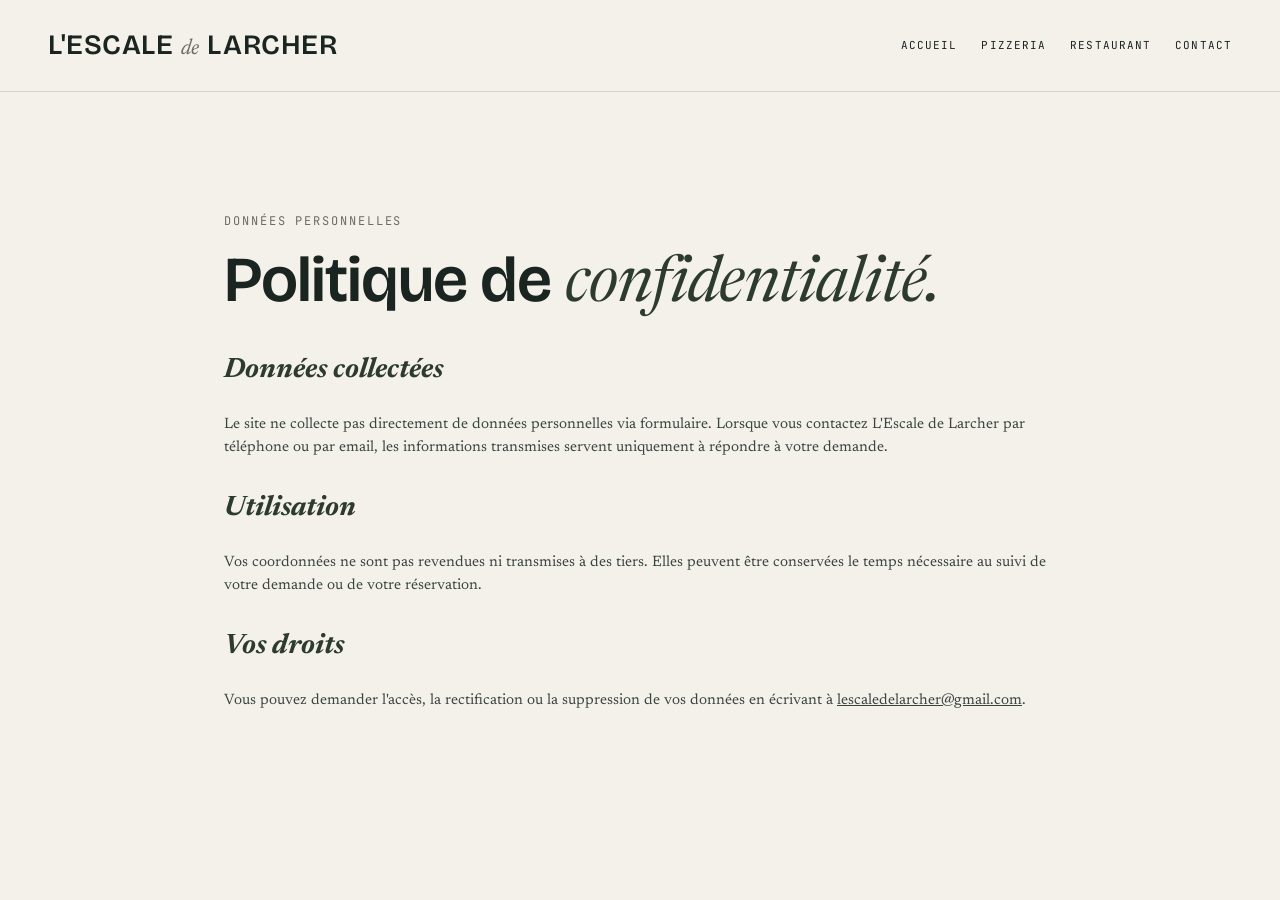
==== confidentialite.html @ d5ed063f "Initial commit — site L'Escale de Larcher - Pages : accueil, pizzeria, restaurant, galerie, mentions" ====
<!DOCTYPE html>
<html lang="fr">
<head>
  <meta charset="utf-8">
  <meta name="viewport" content="width=device-width, initial-scale=1">
  <title>Confidentialité — L'Escale de Larcher</title>
  <meta name="description" content="Politique de confidentialité du site L'Escale de Larcher.">
  <meta name="theme-color" content="#1a2420">
  <link rel="preconnect" href="https://fonts.googleapis.com">
  <link rel="preconnect" href="https://fonts.gstatic.com" crossorigin>
  <link rel="stylesheet" href="styles.css">
  <link rel="stylesheet" href="responsive.css">
  <link rel="stylesheet" href="pages.css">
</head>
<body>
  <header class="vb-nav pg-nav">
    <a href="index.html" class="vb-mark" aria-label="L'Escale de Larcher — accueil">
      <span class="vb-mark-l">L'ESCALE</span>
      <span class="vb-mark-c"><span class="serif-italic">de</span></span>
      <span class="vb-mark-r">LARCHER</span>
    </a>
    <nav class="vb-links" aria-label="Navigation principale">
      <a href="index.html">Accueil</a>
      <a href="pizzeria.html">Pizzeria</a>
      <a href="restaurant.html">Restaurant</a>
      <a href="index.html#vb-contact">Contact</a>
    </nav>
  </header>

  <main class="vb-section" style="max-width:960px;margin:0 auto">
    <span class="numtag">Données personnelles</span>
    <h1 class="vb-h2-sm" style="margin:18px 0 32px">Politique de <span class="serif-italic">confidentialité.</span></h1>

    <div style="display:grid;gap:28px">
      <section>
        <h2 class="pg-menu-cat">Données collectées</h2>
        <p class="vb-body-sm">Le site ne collecte pas directement de données personnelles via formulaire. Lorsque vous contactez L'Escale de Larcher par téléphone ou par email, les informations transmises servent uniquement à répondre à votre demande.</p>
      </section>
      <section>
        <h2 class="pg-menu-cat">Utilisation</h2>
        <p class="vb-body-sm">Vos coordonnées ne sont pas revendues ni transmises à des tiers. Elles peuvent être conservées le temps nécessaire au suivi de votre demande ou de votre réservation.</p>
      </section>
      <section>
        <h2 class="pg-menu-cat">Vos droits</h2>
        <p class="vb-body-sm">Vous pouvez demander l'accès, la rectification ou la suppression de vos données en écrivant à <a href="mailto:lescaledelarcher@gmail.com">lescaledelarcher@gmail.com</a>.</p>
      </section>
    </div>
  </main>
</body>
</html>
---- styles.css ----
/* ================================================================
   L'Escale de Larcher — Shared design tokens & Variation B styles
   Direction : "Sous les chênes" · Almanach forestier
   Palette   : Forêt (défaut)
   Typographie: Bricolage Grotesque (display) + Newsreader (serif) + JetBrains Mono
   ================================================================ */

@import url('https://fonts.googleapis.com/css2?family=Bricolage+Grotesque:opsz,wght@12..96,400;12..96,500;12..96,600;12..96,700&family=Newsreader:ital,opsz,wght@0,6..72,400;0,6..72,500;1,6..72,400;1,6..72,500&family=JetBrains+Mono:wght@400;500&display=swap');

/* ── Tokens ──────────────────────────────────────────────────── */
:root {
  --bg:        #f4f1ea;
  --bg-2:      #ebe6db;
  --ink:       #1a2420;
  --ink-soft:  #3a4540;
  --ink-mute:  #6b6d63;
  --line:      rgba(26, 36, 32, 0.14);
  --line-soft: rgba(26, 36, 32, 0.08);
  --forest:    #2d3a2e;
  --forest-2:  #4a5a48;
  --wood:      #8b6f47;
  --wood-2:    #b8946a;
  --moss:      #5a6b4e;
  --terra:     #c97b3d;

  --font-display: 'Bricolage Grotesque', ui-sans-serif, system-ui, sans-serif;
  --font-body:    'Newsreader', 'Georgia', serif;
  --font-mono:    'JetBrains Mono', ui-monospace, monospace;

  --grain: url("data:image/svg+xml;utf8,<svg xmlns='http://www.w3.org/2000/svg' width='160' height='160'><filter id='n'><feTurbulence type='fractalNoise' baseFrequency='0.9' numOctaves='2' stitchTiles='stitch'/><feColorMatrix values='0 0 0 0 0.1, 0 0 0 0 0.1, 0 0 0 0 0.08, 0 0 0 0.05 0'/></filter><rect width='100%' height='100%' filter='url(%23n)'/></svg>");
}

/* ── Reset ───────────────────────────────────────────────────── */
*, *::before, *::after { box-sizing: border-box; }
html, body { margin: 0; padding: 0; }
body {
  font-family: var(--font-body);
  color: var(--ink);
  background: var(--bg);
  font-size: 16px;
  line-height: 1.55;
  -webkit-font-smoothing: antialiased;
  text-rendering: optimizeLegibility;
}
img { display: block; max-width: 100%; height: auto; }
a { color: inherit; }

/* ── Type primitives ─────────────────────────────────────────── */
.serif-italic {
  font-family: var(--font-body);
  font-style: italic;
  font-weight: 400;
}
.serif {
  font-family: var(--font-body);
  font-weight: 400;
}
.numtag {
  font-family: var(--font-mono);
  font-size: 12px;
  letter-spacing: 0.16em;
  color: var(--ink-mute);
  text-transform: uppercase;
  display: block;
}
.eyebrow {
  font-family: var(--font-mono);
  font-size: 11px;
  letter-spacing: 0.18em;
  text-transform: uppercase;
  color: var(--ink-mute);
  font-weight: 400;
}

/* ── Buttons ─────────────────────────────────────────────────── */
.btn {
  display: inline-flex;
  align-items: center;
  gap: 10px;
  padding: 14px 22px;
  border-radius: 999px;
  font-family: var(--font-display);
  font-size: 13px;
  font-weight: 500;
  letter-spacing: 0.02em;
  text-decoration: none;
  cursor: pointer;
  transition: all 0.25s cubic-bezier(.2,.7,.3,1);
  border: 1px solid transparent;
  white-space: nowrap;
}
.btn-primary {
  background: var(--ink);
  color: var(--bg);
}
.btn-primary:hover { background: var(--forest); transform: translateY(-1px); }
.btn-ghost {
  background: transparent;
  color: var(--ink);
  border-color: var(--line);
}
.btn-ghost:hover { background: var(--ink); color: var(--bg); border-color: var(--ink); }
.btn-link {
  background: transparent;
  padding: 0;
  color: var(--ink);
  border-bottom: 1px solid var(--ink);
  border-radius: 0;
  padding-bottom: 2px;
  font-family: var(--font-display);
  font-size: 13px;
  letter-spacing: 0.02em;
  text-decoration: none;
  cursor: pointer;
  transition: color 0.2s;
}
.btn-link:hover { color: var(--forest); border-color: var(--forest); }

/* ── Star ────────────────────────────────────────────────────── */
.star {
  display: inline-block;
  width: 12px;
  height: 12px;
  background: var(--wood);
  clip-path: polygon(50% 0%, 61% 35%, 98% 35%, 68% 57%, 79% 91%, 50% 70%, 21% 91%, 32% 57%, 2% 35%, 39% 35%);
}

/* ── Image slots ─────────────────────────────────────────────── */
.img-slot {
  position: relative;
  width: 100%;
  background: var(--bg-2);
  color: var(--ink-mute);
  font-family: var(--font-mono);
  font-size: 11px;
  letter-spacing: 0.12em;
  text-transform: uppercase;
}
.img-slot::after {
  content: '';
  position: absolute;
  inset: 0;
  background: var(--grain);
  opacity: 0.35;
  pointer-events: none;
  mix-blend-mode: multiply;
}
.img-slot img {
  display: block;
  width: 100%;
  height: auto;
}
/* Hero only: full-bleed cover */
.vb-hero-bg .img-slot {
  height: 100%;
  overflow: hidden;
}
.vb-hero-bg .img-slot img {
  height: 100%;
  position: absolute;
  inset: 0;
  object-fit: cover;
}
.img-slot-label { display: none; }

/* ── Divider ─────────────────────────────────────────────────── */
.divider {
  width: 100%;
  height: 1px;
  background: var(--line);
}

/* ================================================================
   VARIATION B — "Sous les chênes"
   ================================================================ */

/* ── Top banner ──────────────────────────────────────────────── */
.vb-bann {
  display: flex;
  justify-content: space-between;
  align-items: center;
  padding: 10px 32px;
  background: var(--ink);
  color: var(--bg);
}
.vb-bann .numtag { color: rgba(244,241,234,0.6); }
.vb-bann-mid .numtag { color: var(--bg); }

/* ── Nav ─────────────────────────────────────────────────────── */
.vb-nav {
  display: flex;
  align-items: center;
  justify-content: space-between;
  padding: 24px 48px;
  border-bottom: 1px solid var(--line);
  background: var(--bg);
  position: sticky;
  top: 0;
  z-index: 50;
}
.vb-mark {
  display: flex;
  align-items: baseline;
  gap: 8px;
  text-decoration: none;
}
.vb-mark-l, .vb-mark-r {
  font-family: var(--font-display);
  font-size: 28px;
  letter-spacing: 0.02em;
  color: var(--ink);
  font-weight: 600;
}
.vb-mark-c { font-size: 22px; color: var(--ink-mute); }
.vb-links {
  display: flex;
  gap: 24px;
}
.vb-links a {
  font-family: var(--font-mono);
  font-size: 11px;
  letter-spacing: 0.1em;
  color: var(--ink);
  text-decoration: none;
  text-transform: uppercase;
  transition: color 0.2s;
}
.vb-links a:hover,
.vb-links a.active { color: var(--forest); }
.vb-links a.active { border-bottom: 1px solid var(--forest); padding-bottom: 2px; }

/* Hamburger */
.vb-hamburger {
  display: none;
  flex-direction: column;
  gap: 5px;
  cursor: pointer;
  padding: 8px;
  background: none;
  border: none;
}
.vb-hamburger span {
  display: block;
  width: 24px;
  height: 2px;
  background: var(--ink);
  transition: all 0.25s;
}

/* Mobile menu */
.vb-mobile-menu {
  display: none;
  flex-direction: column;
  gap: 0;
  background: var(--bg);
  border-bottom: 1px solid var(--line);
  padding: 0;
}
.vb-mobile-menu.open { display: flex; }
.vb-mobile-menu a {
  font-family: var(--font-mono);
  font-size: 11px;
  letter-spacing: 0.1em;
  color: var(--ink);
  text-decoration: none;
  text-transform: uppercase;
  padding: 16px 24px;
  border-bottom: 1px solid var(--line-soft);
  transition: background 0.2s;
}
.vb-mobile-menu a:hover { background: var(--bg-2); }
.vb-mobile-menu .btn-primary { border-radius: 0; margin: 8px 0 0; justify-content: center; }

/* ── Hero ────────────────────────────────────────────────────── */
.vb-hero {
  position: relative;
  height: 880px;
  overflow: hidden;
  color: var(--bg);
}
.vb-hero-bg {
  position: absolute;
  inset: 0;
}
.vb-hero-bg .img-slot { width: 100%; height: 100%; }
.vb-hero-tint {
  position: absolute;
  inset: 0;
  background:
    radial-gradient(ellipse at 80% 20%, rgba(74, 95, 70, 0.35) 0%, transparent 55%),
    linear-gradient(to bottom,
      rgba(28, 50, 36, 0.55) 0%,
      rgba(28, 50, 36, 0.28) 30%,
      rgba(18, 36, 25, 0.94) 100%);
}
.vb-hero-grid {
  position: relative;
  height: 100%;
  display: grid;
  grid-template-rows: 1fr auto;
  padding: 56px 64px;
  z-index: 1;
}
.vb-hero-eye {
  display: flex;
  justify-content: space-between;
}
.vb-hero-eye .numtag { color: rgba(244,241,234,0.85); }
.vb-h1 {
  font-family: var(--font-display);
  font-size: clamp(80px, 11vw, 156px);
  line-height: 0.95;
  font-weight: 700;
  letter-spacing: -0.02em;
  margin: 24px 0;
  align-self: center;
  color: var(--bg);
}
.vb-h1 .serif-italic { color: var(--wood-2); font-size: 0.92em; }
.vb-hero-foot {
  display: grid;
  grid-template-columns: 5fr 7fr;
  gap: 48px;
  align-items: end;
}
.vb-lede {
  font-family: var(--font-body);
  font-size: 22px;
  line-height: 1.45;
  margin: 0;
  color: rgba(244,241,234,0.95);
  max-width: 480px;
  font-style: italic;
}
.vb-hero-cta {
  display: flex;
  gap: 12px;
  align-items: center;
  grid-column: 2;
  justify-self: end;
}
.vb-hero-cta .btn-primary {
  background: var(--bg);
  color: var(--ink);
}
.vb-hero-cta .btn-primary:hover { background: var(--wood-2); }
.vb-hero-cta .btn-ghost-l {
  display: inline-flex;
  align-items: center;
  gap: 8px;
  color: var(--bg);
  border-bottom: 1px solid rgba(244,241,234,0.5);
  padding: 4px 0;
  font-family: var(--font-display);
  font-size: 13px;
  letter-spacing: 0.02em;
  text-decoration: none;
  transition: opacity 0.2s;
}
.vb-hero-cta .btn-ghost-l:hover { opacity: 0.75; }
.vb-hero-stats {
  grid-column: 1 / -1;
  display: grid;
  grid-template-columns: repeat(4, 1fr);
  gap: 16px;
  margin-top: 36px;
  padding-top: 24px;
  border-top: 1px solid rgba(244,241,234,0.2);
}
.vb-stat { display: flex; flex-direction: column; gap: 4px; }
.vb-stat-n {
  font-family: var(--font-display);
  font-size: 38px;
  line-height: 1;
  color: var(--bg);
  font-weight: 600;
}
.vb-stat .numtag { color: rgba(244,241,234,0.6); }

/* ── Ticker ──────────────────────────────────────────────────── */
.vb-ticker {
  background: var(--forest);
  color: var(--bg);
  border-bottom: 1px solid rgba(0,0,0,0.15);
  padding: 20px 0;
  overflow: hidden;
}
.vb-ticker-track {
  display: flex;
  align-items: center;
  gap: 48px;
  white-space: nowrap;
  animation: ticker-scroll 28s linear infinite;
  width: max-content;
}
.vb-ticker-track:hover { animation-play-state: paused; }
@keyframes ticker-scroll {
  from { transform: translateX(0); }
  to   { transform: translateX(-50%); }
}
.vb-ticker-w {
  font-family: var(--font-display);
  font-size: 52px;
  letter-spacing: -0.01em;
  text-transform: uppercase;
  color: var(--bg);
  font-weight: 600;
  line-height: 1;
}
.vb-ticker-w.serif-italic {
  text-transform: none;
  color: var(--wood-2);
  font-size: 48px;
  font-weight: 400;
}
.vb-ticker .numtag { color: rgba(244,241,234,0.7); font-size: 14px; }

/* ── Section base ────────────────────────────────────────────── */
.vb-section { padding: 120px 64px; }
.vb-section.vb-mani-wrap { padding: 80px 0; background: var(--bg); }

.vb-h2 {
  font-family: var(--font-display);
  font-weight: 600;
  font-size: clamp(56px, 7vw, 100px);
  line-height: 0.96;
  letter-spacing: -0.015em;
  margin: 0;
}
.vb-h2 .serif-italic { color: var(--forest); }
.vb-h2-light { color: var(--bg); }
.vb-h2-light .serif-italic { color: var(--wood-2); }

.vb-h2-sm {
  font-family: var(--font-display);
  font-weight: 600;
  font-size: clamp(40px, 5vw, 72px);
  line-height: 0.96;
  letter-spacing: -0.015em;
  margin: 0;
}
.vb-h2-sm .serif-italic { color: var(--forest); }

.vb-body-serif {
  font-family: var(--font-body);
  font-size: 22px;
  line-height: 1.5;
  margin: 0;
}
.vb-body-light { color: rgba(244,241,234,0.85); }
.vb-body-sm { font-size: 15px; line-height: 1.55; margin: 0; color: var(--ink-soft); }

/* ── Manifesto ───────────────────────────────────────────────── */
.vb-mani {
  display: grid;
  grid-template-columns: 1fr 1fr;
  gap: 80px;
  align-items: start;
  background: var(--forest);
  color: var(--bg);
  margin: 0 64px;
  padding: 100px 80px;
  border-radius: 6px;
  position: relative;
}
.vb-mani .numtag { color: rgba(244,241,234,0.55); }
.vb-mani .vb-h2 { color: var(--bg); }
.vb-mani .vb-h2 .serif-italic { color: var(--wood-2); }
.vb-mani .vb-body-serif { color: rgba(244,241,234,0.92); }
.vb-mani .vb-feat-t { color: var(--wood-2); }
.vb-mani .vb-feat-b { color: rgba(244,241,234,0.78); }
.vb-mani .vb-mani-grid { border-top-color: rgba(244,241,234,0.2); }
.vb-mani-l { display: flex; flex-direction: column; gap: 28px; }
.vb-mani-r { display: flex; flex-direction: column; gap: 32px; padding-top: 24px; }
.vb-mani-grid {
  display: grid;
  grid-template-columns: 1fr 1fr;
  gap: 24px 32px;
  border-top: 1px solid var(--line);
  padding-top: 28px;
}
.vb-feat { display: flex; flex-direction: column; gap: 6px; }
.vb-feat-t { font-family: var(--font-body); font-size: 22px; font-style: italic; }
.vb-feat-b { font-size: 14px; line-height: 1.55; color: var(--ink-soft); }

/* ── Hébergements ────────────────────────────────────────────── */
.vb-stays-head { display: flex; flex-direction: column; gap: 24px; margin-bottom: 80px; }
.vb-stay {
  display: grid;
  grid-template-columns: 6fr 6fr;
  gap: 64px;
  align-items: center;
  padding: 60px 0;
  border-top: 1px solid var(--line);
}
.vb-stay-rev .vb-stay-img { order: 2; }
.vb-stay-img {
  position: relative;
}
.vb-stay-img .img-slot { width: 100%; }
.vb-stay-num { display: none; }
.vb-stay-body { display: flex; flex-direction: column; gap: 14px; }
.vb-stay-title {
  font-family: var(--font-display);
  font-size: clamp(36px, 4.5vw, 64px);
  line-height: 1.0;
  letter-spacing: -0.01em;
  margin: 0;
  font-weight: 600;
}
.vb-stay-sub { color: var(--ink-mute); }
.vb-stay-text {
  font-family: var(--font-body);
  font-size: 19px;
  line-height: 1.5;
  margin: 0;
}
.vb-stay-tags {
  list-style: none;
  padding: 0;
  margin: 4px 0 12px;
  display: flex;
  flex-wrap: wrap;
  gap: 6px;
}
.vb-stay-tags li {
  font-family: var(--font-mono);
  font-size: 11px;
  letter-spacing: 0.06em;
  border: 1px solid var(--line);
  padding: 5px 9px;
  border-radius: 999px;
  color: var(--ink-soft);
}
.vb-stay-cta { display: flex; gap: 16px; align-items: center; margin-top: 8px; }

/* ── Pull quote ──────────────────────────────────────────────── */
.vb-pull {
  text-align: center;
  padding: 140px 64px;
  background: var(--forest);
  color: var(--bg);
  position: relative;
  overflow: hidden;
}
.vb-pull::before {
  content: '';
  position: absolute;
  inset: 0;
  background: radial-gradient(ellipse at 50% 0%, rgba(184,148,106,0.18), transparent 60%);
  pointer-events: none;
}
.vb-pull > * { position: relative; }
.vb-pull .numtag { color: rgba(244,241,234,0.65); }
.vb-pull-mark {
  font-family: var(--font-body);
  font-size: 140px;
  line-height: 0.5;
  color: var(--wood-2);
  margin-bottom: 24px;
}
.vb-pull-text {
  font-family: var(--font-display);
  font-size: clamp(40px, 6.5vw, 92px);
  line-height: 1.05;
  margin: 0 auto 32px;
  letter-spacing: -0.015em;
  max-width: 1100px;
  color: var(--bg);
  font-weight: 600;
}
.vb-pull-text .serif-italic { color: var(--wood-2); }

/* ── Story dark ──────────────────────────────────────────────── */
.vb-story {
  background: var(--ink);
  color: var(--bg);
  padding: 140px 64px;
}
.vb-story-grid {
  display: grid;
  grid-template-columns: 6fr 6fr;
  gap: 80px;
  align-items: center;
}
.vb-story-l { display: flex; flex-direction: column; gap: 28px; }
.vb-story-l .numtag { color: rgba(244,241,234,0.5); }
.vb-story-sign { margin-top: 16px; display: flex; flex-direction: column; gap: 4px; }
.vb-story-sign .serif-italic { font-size: 36px; color: var(--wood-2); display: block; }
.vb-story-r {
  position: relative;
  display: grid;
  grid-template-columns: 5fr 4fr;
  gap: 16px;
  align-items: start;
}
.vb-story-img-1 { grid-column: 1; grid-row: 1; }
.vb-story-img-2 { grid-column: 2; grid-row: 1; }
.vb-story-img-4 { grid-column: 1; grid-row: 2; }
.vb-story-card {
  grid-column: 2;
  grid-row: 2;
  background: var(--bg);
  color: var(--ink);
  padding: 22px;
  display: flex;
  flex-direction: column;
  gap: 14px;
}
.vb-story-r .img-slot { width: 100%; }
.vb-story-meta { display: flex; flex-direction: column; gap: 10px; }
.vb-story-meta div {
  display: flex;
  align-items: baseline;
  gap: 8px;
  border-top: 1px solid var(--line);
  padding-top: 8px;
}
.vb-story-meta b {
  font-family: var(--font-display);
  font-size: 28px;
  font-weight: 600;
}
.vb-story-meta span {
  font-family: var(--font-mono);
  font-size: 11px;
  letter-spacing: 0.06em;
  color: var(--ink-mute);
  text-transform: uppercase;
}

/* ── Alentours ───────────────────────────────────────────────── */
.vb-around-head { display: flex; flex-direction: column; gap: 20px; margin-bottom: 56px; }
.vb-around-grid {
  display: grid;
  grid-template-columns: repeat(3, 1fr);
  gap: 0;
  border-top: 1px solid var(--line);
  border-left: 1px solid var(--line);
}
.vb-around-card {
  padding: 32px;
  border-right: 1px solid var(--line);
  border-bottom: 1px solid var(--line);
  display: flex;
  flex-direction: column;
  gap: 12px;
  min-height: 220px;
  transition: background 0.2s;
}
.vb-around-card:hover { background: var(--bg-2); }
.vb-around-card-h { display: flex; justify-content: space-between; }
.vb-around-card-t {
  font-family: var(--font-body);
  font-size: 36px;
  line-height: 1.1;
  margin: 0;
  color: var(--forest);
  font-style: italic;
}

/* ── Gallery ─────────────────────────────────────────────────── */
.vb-gal-head {
  display: flex;
  justify-content: space-between;
  align-items: flex-end;
  margin-bottom: 48px;
  gap: 32px;
}
.vb-gal-grid {
  columns: 3;
  column-gap: 12px;
}
.vb-gal-grid > div {
  break-inside: avoid;
  margin-bottom: 12px;
  overflow: hidden;
}
.vb-gal-grid .img-slot { transition: transform 0.4s cubic-bezier(.2,.7,.3,1); }
.vb-gal-grid > div:hover .img-slot { transform: scale(1.04); }

/* ── Reviews ─────────────────────────────────────────────────── */
.vb-rev-head {
  display: flex;
  justify-content: space-between;
  align-items: flex-end;
  margin-bottom: 56px;
  gap: 64px;
}
.vb-rev-rating { display: flex; align-items: center; gap: 20px; }
.vb-rev-num .serif-italic { font-size: 88px; line-height: 1; color: var(--forest); display: block; }
.vb-stars { display: flex; gap: 4px; }
.vb-rev-grid { display: grid; grid-template-columns: repeat(2, 1fr); gap: 24px; }
.vb-review {
  background: var(--bg-2);
  padding: 32px;
  border: 1px solid var(--line);
  display: flex;
  flex-direction: column;
  gap: 16px;
  color: inherit;
  text-decoration: none;
  transition: border-color 0.2s, box-shadow 0.2s;
}
.vb-review:hover {
  border-color: var(--forest);
  box-shadow: 0 4px 20px rgba(26, 36, 32, 0.1);
  cursor: pointer;
}
.vb-rev-h { display: flex; justify-content: space-between; align-items: center; }
.vb-rev-text {
  font-family: var(--font-display);
  font-size: 22px;
  line-height: 1.4;
  margin: 0;
  font-weight: 400;
}
.vb-rev-meta {
  display: flex;
  justify-content: space-between;
  align-items: center;
  margin-top: auto;
  padding-top: 8px;
  border-top: 1px solid var(--line);
}
.vb-rev-meta .serif { font-size: 18px; }

/* ── Contact dark ────────────────────────────────────────────── */
.vb-contact {
  background: var(--ink);
  color: var(--bg);
  padding: 140px 64px;
}
.vb-contact-grid { display: grid; grid-template-columns: 7fr 5fr; gap: 80px; }
.vb-contact-l { display: flex; flex-direction: column; gap: 28px; }
.vb-contact-l .numtag { color: rgba(244,241,234,0.5); }
.vb-contact-rows {
  display: flex;
  flex-direction: column;
  gap: 18px;
  border-top: 1px solid rgba(244,241,234,0.2);
  padding-top: 24px;
}
.vb-contact-rows > div { display: flex; flex-direction: column; gap: 4px; }
.vb-c-val {
  font-family: var(--font-display);
  font-size: 28px;
  line-height: 1.3;
  color: var(--bg);
}
.vb-contact-cta { display: flex; gap: 12px; margin-top: 8px; flex-wrap: wrap; }
.vb-btn-light { background: var(--bg); color: var(--ink); }
.vb-btn-light:hover { background: var(--wood-2); }
.vb-btn-ghost { color: var(--bg); border-color: rgba(244,241,234,0.3); }
.vb-btn-ghost:hover { background: var(--bg); color: var(--ink); }

/* Google Maps embed */
.vb-map {
  aspect-ratio: 4 / 5;
  overflow: hidden;
  border-radius: 2px;
}

/* ── Footer ──────────────────────────────────────────────────── */
.vb-foot {
  background: var(--bg);
  padding: 80px 64px 32px;
  border-top: 1px solid var(--line);
}
.vb-foot-mark {
  display: flex;
  flex-direction: column;
  gap: 8px;
  padding-bottom: 48px;
}
.vb-foot-big {
  font-family: var(--font-display);
  font-size: clamp(56px, 8.5vw, 120px);
  line-height: 0.95;
  letter-spacing: -0.02em;
  color: var(--ink);
  font-weight: 600;
}
.vb-foot-grid {
  display: grid;
  grid-template-columns: repeat(4, 1fr);
  gap: 32px;
  border-top: 1px solid var(--line);
  padding: 40px 0;
}
.vb-foot-grid div { display: flex; flex-direction: column; gap: 8px; }
.vb-foot-grid a {
  font-family: var(--font-body);
  font-size: 18px;
  color: var(--ink-soft);
  text-decoration: none;
  cursor: pointer;
  transition: color 0.2s;
}
.vb-foot-grid a:hover { color: var(--ink); }
.vb-foot-grid .numtag { margin-bottom: 8px; }
.vb-foot-bot {
  padding-top: 24px;
  display: flex;
  justify-content: space-between;
  border-top: 1px solid var(--line);
}

@media (prefers-reduced-motion: reduce) {
  *, *::before, *::after {
    animation-duration: 0.01ms !important;
    animation-iteration-count: 1 !important;
    scroll-behavior: auto !important;
    transition-duration: 0.01ms !important;
  }
}
---- responsive.css ----
/* ================================================================
   L'Escale de Larcher — Responsive overrides
   Breakpoints: 1080px (tablet) · 640px (mobile)
   ================================================================ */

@media (max-width: 1080px) {
  .vb-bann { flex-wrap: wrap; gap: 8px; padding: 8px 24px; }
  .vb-nav { padding: 18px 24px; }
  .vb-links { display: none; }
  .vb-hamburger { display: flex; }
  .vb-mark-l, .vb-mark-r { font-size: 22px; }

  .vb-hero { height: auto; min-height: 720px; }
  .vb-hero-grid { padding: 40px 32px; }
  .vb-hero-foot { grid-template-columns: 1fr; gap: 24px; }
  .vb-hero-cta { grid-column: 1; justify-self: flex-start; flex-wrap: wrap; }
  .vb-hero-stats { grid-template-columns: repeat(2, 1fr); }

  .vb-section { padding: 80px 32px; }
  .vb-section.vb-mani-wrap { padding: 60px 0; }

  .vb-mani { grid-template-columns: 1fr; gap: 32px; padding: 60px 40px; margin: 0 32px; }
  .vb-mani-grid { grid-template-columns: 1fr; }
  .vb-mani-r { padding-top: 0; }

  .vb-stay { grid-template-columns: 1fr; gap: 32px; padding: 40px 0; }
  .vb-stay-rev .vb-stay-img { order: 0; }

  .vb-pull { padding: 80px 32px; }

  .vb-story { padding: 80px 32px; }
  .vb-story-grid { grid-template-columns: 1fr; gap: 40px; }

  .vb-around-grid { grid-template-columns: repeat(2, 1fr); }

  .vb-gal-grid { columns: 2; }
  .vb-gal-grid > div { break-inside: avoid; margin-bottom: 10px; }

  .vb-rev-head { flex-direction: column; align-items: flex-start; gap: 24px; }
  .vb-rev-grid { grid-template-columns: 1fr; }

  .vb-contact { padding: 80px 32px; }
  .vb-contact-grid { grid-template-columns: 1fr; gap: 40px; }

  .vb-foot { padding: 60px 32px 24px; }
  .vb-foot-grid { grid-template-columns: 1fr 1fr; gap: 24px; }

  .vb-ticker-w { font-size: 36px; }
  .vb-ticker-w.serif-italic { font-size: 34px; }
}

@media (max-width: 640px) {
  .vb-bann { padding: 8px 16px; }
  .vb-bann .numtag { font-size: 9px; }
  .vb-nav { padding: 14px 16px; }
  .vb-mark-l, .vb-mark-r { font-size: 18px; }
  .vb-mark-c { font-size: 16px; }

  .vb-hero { min-height: 640px; }
  .vb-hero-grid { padding: 32px 16px 24px; }
  .vb-hero-eye { flex-direction: column; gap: 4px; }
  .vb-lede { font-size: 18px; }
  .vb-hero-stats { grid-template-columns: 1fr 1fr; gap: 12px; padding-top: 16px; margin-top: 24px; }
  .vb-stat-n { font-size: 28px; }

  .vb-section { padding: 56px 20px; }
  .vb-section.vb-mani-wrap { padding: 40px 0; }
  .vb-mani { padding: 40px 24px; margin: 0 20px; }
  .vb-stays-head,
  .vb-around-head,
  .vb-rev-head,
  .vb-mani-l { gap: 16px; }

  .vb-stay-cta { flex-direction: column; align-items: stretch; }
  .vb-stay-cta .btn { justify-content: center; }
  .vb-stay-tags { gap: 4px; }
  .vb-stay-tags li { font-size: 10px; padding: 4px 7px; }
  .vb-stay-num { font-size: 11px; padding: 6px 10px; gap: 6px; }

  .vb-pull-mark { font-size: 80px; }

  .vb-story-r { grid-template-columns: 1fr; }
  .vb-story-img-1 { grid-column: 1; grid-row: 1; }
  .vb-story-img-2 { grid-column: 1; grid-row: 2; }
  .vb-story-card { grid-column: 1; grid-row: 3; }

  .vb-around-grid { grid-template-columns: 1fr; }
  .vb-around-card { padding: 24px; min-height: 0; }

  .vb-gal-head { flex-direction: column; align-items: flex-start; gap: 16px; }
  .vb-gal-grid { columns: 1; gap: 8px; }

  .vb-rev-num .serif-italic { font-size: 64px; }
  .vb-rev-text { font-size: 18px; }

  .vb-c-val { font-size: 22px; }
  .vb-contact-cta { flex-direction: column; align-items: stretch; }
  .vb-contact-cta .btn { justify-content: center; }

  .vb-foot-grid { grid-template-columns: 1fr; gap: 24px; padding: 32px 0; }
  .vb-foot-bot { flex-direction: column; gap: 8px; padding-top: 16px; }

  .vb-ticker-w { font-size: 28px; }
  .vb-ticker-w.serif-italic { font-size: 26px; }
  .vb-ticker-track { gap: 24px; }

  .btn { padding: 12px 18px; font-size: 12px; }
}
---- pages.css ----
/* ================================================================
   L'Escale de Larcher — Pages : Pizzeria & Restaurant
   ================================================================ */

/* ── Shared page layout ──────────────────────────────────────── */
.pg-page { padding: 0; }
.pg-top { position: sticky; top: 0; z-index: 50; }
.pg-bann {
  display: flex;
  justify-content: space-between;
  align-items: center;
  padding: 9px 32px;
  background: var(--ink);
  color: var(--bg);
  flex-wrap: wrap;
  gap: 12px;
}
.pg-bann .numtag { color: rgba(244,241,234,0.7); }
.pg-nav { background: var(--bg); }

/* ── Hero (split layout) ─────────────────────────────────────── */
.pg-hero {
  display: grid;
  grid-template-columns: 6fr 6fr;
  gap: 64px;
  padding: 100px 64px;
  align-items: center;
  background: var(--bg);
  position: relative;
  overflow: hidden;
}
.pg-hero::before {
  content: '';
  position: absolute;
  width: 600px;
  height: 600px;
  border-radius: 50%;
  background: radial-gradient(circle, rgba(45,58,46,0.10), transparent 70%);
  top: -200px;
  right: -200px;
  pointer-events: none;
}
.pg-hero-l {
  display: flex;
  flex-direction: column;
  gap: 24px;
  position: relative;
}
.pg-h1 {
  font-family: var(--font-display);
  font-weight: 700;
  font-size: clamp(56px, 8vw, 120px);
  line-height: 0.95;
  letter-spacing: -0.02em;
  margin: 0;
}
.pg-h1 .serif-italic { color: var(--forest); font-weight: 400; }
.pg-hero-cta { display: flex; gap: 12px; flex-wrap: wrap; }
.pg-hero-stats {
  display: grid;
  grid-template-columns: repeat(3, 1fr);
  gap: 16px;
  margin-top: 16px;
  border-top: 1px solid var(--line);
  padding-top: 24px;
}
.pg-hero-stats > div { display: flex; flex-direction: column; gap: 4px; }
.pg-hero-stats b {
  font-family: var(--font-display);
  font-weight: 600;
  font-size: 36px;
  line-height: 1;
  color: var(--forest);
}
.pg-hero-stats span {
  font-family: var(--font-mono);
  font-size: 11px;
  color: var(--ink-mute);
  letter-spacing: 0.06em;
  text-transform: uppercase;
}

.pg-hero-r { position: relative; }
.pg-hero-r .img-slot { width: 100%; }

/* Stamp badge */
.pg-hero-stamp {
  position: absolute;
  bottom: -28px;
  left: -28px;
  width: 140px;
  height: 140px;
  border-radius: 50%;
  background: var(--forest);
  color: var(--bg);
  display: flex;
  flex-direction: column;
  align-items: center;
  justify-content: center;
  gap: 4px;
  transform: rotate(-8deg);
  box-shadow: 0 12px 40px rgba(0,0,0,0.18);
  text-align: center;
  z-index: 2;
}
.pg-hero-stamp .serif-italic { font-size: 20px; line-height: 1.1; padding: 0 12px; }
.pg-hero-stamp .numtag { color: rgba(244,241,234,0.7); font-size: 9px; }
.pg-hero-stamp-resto { background: var(--wood); }

/* ── Green band ──────────────────────────────────────────────── */
.pg-band {
  background: var(--forest);
  color: var(--bg);
  padding: 24px 0;
  overflow: hidden;
  border-top: 1px solid rgba(0,0,0,0.1);
  border-bottom: 1px solid rgba(0,0,0,0.1);
}
.pg-band-track {
  display: flex;
  align-items: center;
  gap: 56px;
  white-space: nowrap;
  animation: ticker-scroll 32s linear infinite;
  width: max-content;
}
.pg-band-track:hover { animation-play-state: paused; }
.pg-band-w {
  font-family: var(--font-display);
  font-size: 48px;
  letter-spacing: -0.01em;
  text-transform: uppercase;
  font-weight: 600;
  line-height: 1;
}
.pg-band-w.serif-italic { text-transform: none; color: var(--wood-2); font-weight: 400; font-size: 44px; }
.pg-band .numtag { color: rgba(244,241,234,0.65); font-size: 14px; }

/* ── Menu ────────────────────────────────────────────────────── */
.pg-menu { background: var(--bg); }
.pg-menu-resto { background: var(--bg-2); }
.pg-menu-head {
  display: flex;
  flex-direction: column;
  gap: 18px;
  margin-bottom: 56px;
  max-width: 900px;
}
.pg-menu-cols {
  display: grid;
  grid-template-columns: repeat(2, 1fr);
  gap: 56px;
}
.pg-menu-cols-3 {
  grid-template-columns: repeat(3, 1fr);
}
.pg-menu-cat {
  font-family: var(--font-body);
  font-size: 28px;
  color: var(--forest);
  margin: 0 0 20px;
  font-style: italic;
}

/* Menu item */
.pg-mi { padding: 16px 0; border-bottom: 1px dashed var(--line); }
.pg-mi-top { display: flex; align-items: baseline; gap: 12px; }
.pg-mi-n {
  font-family: var(--font-mono);
  font-size: 11px;
  color: var(--ink-mute);
  letter-spacing: 0.06em;
  flex: 0 0 auto;
}
.pg-mi-name {
  font-family: var(--font-body);
  font-size: 22px;
  line-height: 1.2;
  flex: 0 0 auto;
}
.pg-mi-dots {
  flex: 1;
  height: 1px;
  background-image: radial-gradient(circle, var(--ink-mute) 0.5px, transparent 1.5px);
  background-size: 6px 1px;
  background-repeat: repeat-x;
  opacity: 0.4;
  transform: translateY(-4px);
}
.pg-mi-price {
  font-family: var(--font-body);
  font-size: 19px;
  color: var(--forest);
  font-style: italic;
  flex: 0 0 auto;
}
.pg-mi-bot {
  display: flex;
  justify-content: space-between;
  gap: 16px;
  margin-top: 4px;
}
.pg-mi-desc {
  font-size: 14px;
  line-height: 1.5;
  color: var(--ink-soft);
  margin: 0;
  max-width: 80%;
}
.pg-mi-badge {
  font-family: var(--font-mono);
  font-size: 10px;
  letter-spacing: 0.1em;
  text-transform: uppercase;
  color: var(--wood);
  border: 1px solid var(--wood);
  padding: 3px 7px;
  border-radius: 999px;
  align-self: flex-start;
  flex: 0 0 auto;
}

/* Utilitaires — remplacent les inline styles */
.pg-hero-body { max-width: 480px; color: var(--ink-soft); }
.pg-menu-cat-next { margin-top: 48px; }
.pg-menu-alt-bg { background: var(--bg-2); }
.pg-pr-link { color: inherit; text-decoration: none; }
.pg-mi-note { font-size: 0.85em; opacity: 0.7; }

.pg-menu-foot {
  margin-top: 56px;
  padding-top: 24px;
  border-top: 1px solid var(--line);
  display: grid;
  grid-template-columns: 1fr 1fr;
  gap: 32px;
}
.pg-menu-foot > div { display: flex; flex-direction: column; gap: 6px; }
.pg-menu-foot span:not(.numtag) { font-size: 14px; color: var(--ink-soft); }

/* ── Gallery ─────────────────────────────────────────────────── */
.pg-gal-section { padding: 0 64px 64px; }
.pg-gal-grid {
  columns: 3;
  column-gap: 12px;
}
.pg-gal-grid > div {
  break-inside: avoid;
  margin-bottom: 12px;
  overflow: hidden;
}
.pg-gal-grid .img-slot { transition: transform 0.4s cubic-bezier(.2,.7,.3,1); }
.pg-gal-grid > div:hover .img-slot { transform: scale(1.04); }

/* ── Bar / Drinks ────────────────────────────────────────────── */
.pg-drinks { background: var(--bg-2); }
.pg-drinks-head { display: flex; flex-direction: column; gap: 16px; margin-bottom: 48px; }
.pg-drinks-grid { display: grid; grid-template-columns: repeat(3, 1fr); gap: 32px; }
.pg-drink-card {
  background: var(--bg);
  padding: 28px;
  border: 1px solid var(--line);
}
.pg-drink-card h4 {
  font-family: var(--font-body);
  font-size: 24px;
  color: var(--forest);
  margin: 0 0 18px;
  font-style: italic;
}
.pg-drink-card ul { list-style: none; padding: 0; margin: 0; display: flex; flex-direction: column; gap: 10px; }
.pg-drink-card li { display: flex; align-items: baseline; gap: 8px; }
.pg-drink-card li > span:first-child { font-size: 14px; flex: 0 0 auto; }
.pg-drink-dots {
  flex: 1;
  height: 1px;
  background-image: radial-gradient(circle, var(--ink-mute) 0.5px, transparent 1.5px);
  background-size: 5px 1px;
  background-repeat: repeat-x;
  opacity: 0.4;
  transform: translateY(-4px);
}
.pg-drink-price { font-family: var(--font-body); font-size: 18px; color: var(--forest); font-style: italic; flex: 0 0 auto; }

/* ── Formules (restaurant) ───────────────────────────────────── */
.pg-formules { background: var(--bg); }
.pg-form-head { display: flex; flex-direction: column; gap: 18px; margin-bottom: 48px; }
.pg-form-grid { display: grid; grid-template-columns: repeat(3, 1fr); gap: 24px; }
.pg-form {
  background: var(--bg-2);
  padding: 36px;
  border: 1px solid var(--line);
  display: flex;
  flex-direction: column;
  gap: 14px;
  position: relative;
}
.pg-form-feat { background: var(--forest); color: var(--bg); }
.pg-form-feat .numtag { color: rgba(244,241,234,0.65); }
.pg-form-feat .pg-form-name { color: var(--wood-2); }
.pg-form-feat ul li { color: rgba(244,241,234,0.9); }
.pg-form-name {
  font-family: var(--font-body);
  font-size: 36px;
  margin: 0;
  line-height: 1;
  font-style: italic;
}
.pg-form-price { display: flex; align-items: flex-start; gap: 4px; }
.pg-form-price > span:first-child {
  font-family: var(--font-display);
  font-size: 84px;
  line-height: 0.95;
  color: var(--forest);
  font-weight: 600;
}
.pg-form-feat .pg-form-price > span:first-child { color: var(--bg); }
.pg-form-eur { font-family: var(--font-display); font-size: 32px; padding-top: 8px; }
.pg-form ul { list-style: none; padding: 0; margin: 0; display: flex; flex-direction: column; gap: 6px; }
.pg-form ul li { font-family: var(--font-body); font-size: 17px; line-height: 1.4; color: var(--ink-soft); }

/* ── Wine list ───────────────────────────────────────────────── */
.pg-wines { background: var(--bg); }
.pg-wines-head { display: flex; flex-direction: column; gap: 14px; margin-bottom: 40px; max-width: 720px; }
.pg-wines-grid { border-top: 1px solid var(--line); }
.pg-wine-row {
  display: grid;
  grid-template-columns: 180px 1fr 80px 100px 100px;
  gap: 20px;
  padding: 18px 0;
  border-bottom: 1px solid var(--line);
  align-items: center;
}
.pg-wine-region { font-size: 11px; }
.pg-wine-name { font-family: var(--font-body); font-size: 22px; }
.pg-wine-yr { }
.pg-wine-px { display: flex; flex-direction: column; gap: 2px; align-items: flex-end; }
.pg-wine-px .numtag { font-size: 9px; }
.pg-wine-px .serif-italic { font-size: 18px; color: var(--forest); }

/* ── Practical / CTA band ────────────────────────────────────── */
.pg-practical { background: var(--bg); padding: 80px 64px 0; }
.pg-practical-grid {
  display: grid;
  grid-template-columns: repeat(3, 1fr);
  gap: 32px;
  padding-bottom: 80px;
  border-bottom: 1px solid var(--line);
  margin-bottom: 80px;
}
.pg-practical-grid > div { display: flex; flex-direction: column; gap: 12px; }
.pg-pr-t {
  font-family: var(--font-body);
  font-size: 32px;
  margin: 0;
  line-height: 1.05;
  color: var(--forest);
  font-style: italic;
}
.pg-practical-grid p { font-size: 14px; color: var(--ink-soft); margin: 0; line-height: 1.5; }
.pg-cta-band {
  background: var(--forest);
  color: var(--bg);
  padding: 60px 56px;
  margin: 0 0 80px;
  display: flex;
  align-items: center;
  justify-content: space-between;
  gap: 32px;
  border-radius: 6px;
  flex-wrap: wrap;
}
.pg-cta-band .vb-h2-sm { color: var(--bg); margin: 0; }
.pg-cta-band .vb-h2-sm .serif-italic { color: var(--wood-2); }
.pg-cta-band .btn-primary { background: var(--bg); color: var(--ink); }
.pg-cta-band .btn-primary:hover { background: var(--wood-2); color: var(--ink); }

/* ── Footer (dark) ───────────────────────────────────────────── */
.pg-foot { background: var(--ink); color: var(--bg); padding: 80px 64px 32px; }
.pg-foot-grid {
  display: grid;
  grid-template-columns: 2fr 1fr 1fr 1fr;
  gap: 48px;
}
.pg-foot-grid > div { display: flex; flex-direction: column; gap: 6px; }
.pg-foot-grid .numtag { color: rgba(244,241,234,0.5); margin-bottom: 8px; }
.pg-foot-grid span,
.pg-foot-grid a { font-size: 14px; color: rgba(244,241,234,0.85); text-decoration: none; cursor: pointer; }
.pg-foot-grid a:hover { color: var(--bg); }
.pg-foot-big {
  font-family: var(--font-display);
  font-size: 48px;
  letter-spacing: -0.01em;
  line-height: 1;
  color: var(--bg);
  margin-bottom: 12px;
  font-weight: 600;
}
.pg-foot-grid .btn-link { color: var(--bg); border-bottom-color: var(--bg); margin-top: 6px; }
.pg-foot-bottom {
  margin-top: 40px;
  padding-top: 24px;
  border-top: 1px solid rgba(244,241,234,0.15);
  display: flex;
  justify-content: space-between;
  align-items: center;
  flex-wrap: wrap;
  gap: 8px;
}
.pg-foot-bottom .numtag { color: rgba(244,241,234,0.4); }

/* ================================================================
   Pages responsive
   ================================================================ */
@media (max-width: 1080px) {
  .pg-hero { grid-template-columns: 1fr; padding: 80px 40px; gap: 40px; }
  .pg-menu-cols { grid-template-columns: 1fr 1fr; gap: 40px; }
  .pg-menu-cols-3 { grid-template-columns: 1fr 1fr; gap: 40px; }
  .pg-drinks-grid { grid-template-columns: 1fr; }
  .pg-form-grid { grid-template-columns: 1fr; gap: 16px; }
  .pg-practical-grid { grid-template-columns: 1fr; gap: 24px; }
  .pg-gal-grid { columns: 2; }
  .pg-foot-grid { grid-template-columns: 1fr 1fr; gap: 32px; }
  .pg-wine-row { grid-template-columns: 100px 1fr 60px 80px 80px; gap: 12px; }
  .pg-gal-section { padding: 0 40px 56px; }
}

@media (max-width: 640px) {
  .pg-bann { padding: 8px 20px; gap: 8px; font-size: 10px; }
  .pg-bann .numtag { font-size: 9px; }
  .pg-hero { padding: 56px 20px; }
  .pg-hero-stats { grid-template-columns: 1fr 1fr; }
  .pg-hero-stats b { font-size: 28px; }
  .pg-hero-stamp { width: 96px; height: 96px; bottom: -16px; left: -16px; }
  .pg-hero-stamp .serif-italic { font-size: 14px; padding: 0 8px; }
  .pg-band-w { font-size: 28px; }
  .pg-band-w.serif-italic { font-size: 26px; }
  .pg-band-track { gap: 24px; }
  .vb-section { padding: 56px 20px; }
  .pg-menu-cols { grid-template-columns: 1fr; gap: 28px; }
  .pg-menu-cols-3 { grid-template-columns: 1fr; gap: 28px; }
  .pg-mi-bot { flex-direction: column; gap: 6px; }
  .pg-mi-desc { max-width: 100%; }
  .pg-menu-foot { grid-template-columns: 1fr; gap: 16px; }
  .pg-gal-section { padding: 0 20px 40px; }
  .pg-gal-grid { columns: 1; }
  .pg-practical { padding: 56px 20px 0; }
  .pg-practical-grid { padding-bottom: 40px; margin-bottom: 40px; }
  .pg-cta-band { padding: 32px 24px; flex-direction: column; align-items: flex-start; }
  .pg-foot { padding: 48px 20px 24px; }
  .pg-foot-grid { grid-template-columns: 1fr; gap: 24px; }
  .pg-foot-big { font-size: 32px; }
  .pg-form { padding: 24px; }
  .pg-form-name { font-size: 28px; }
  .pg-form-price > span:first-child { font-size: 64px; }
  .pg-wine-row { grid-template-columns: 1fr; gap: 4px; padding: 14px 0; }
  .pg-wine-px { flex-direction: row; gap: 8px; align-items: baseline; align-self: flex-start; }
  .pg-foot-bottom { flex-direction: column; align-items: flex-start; }
}
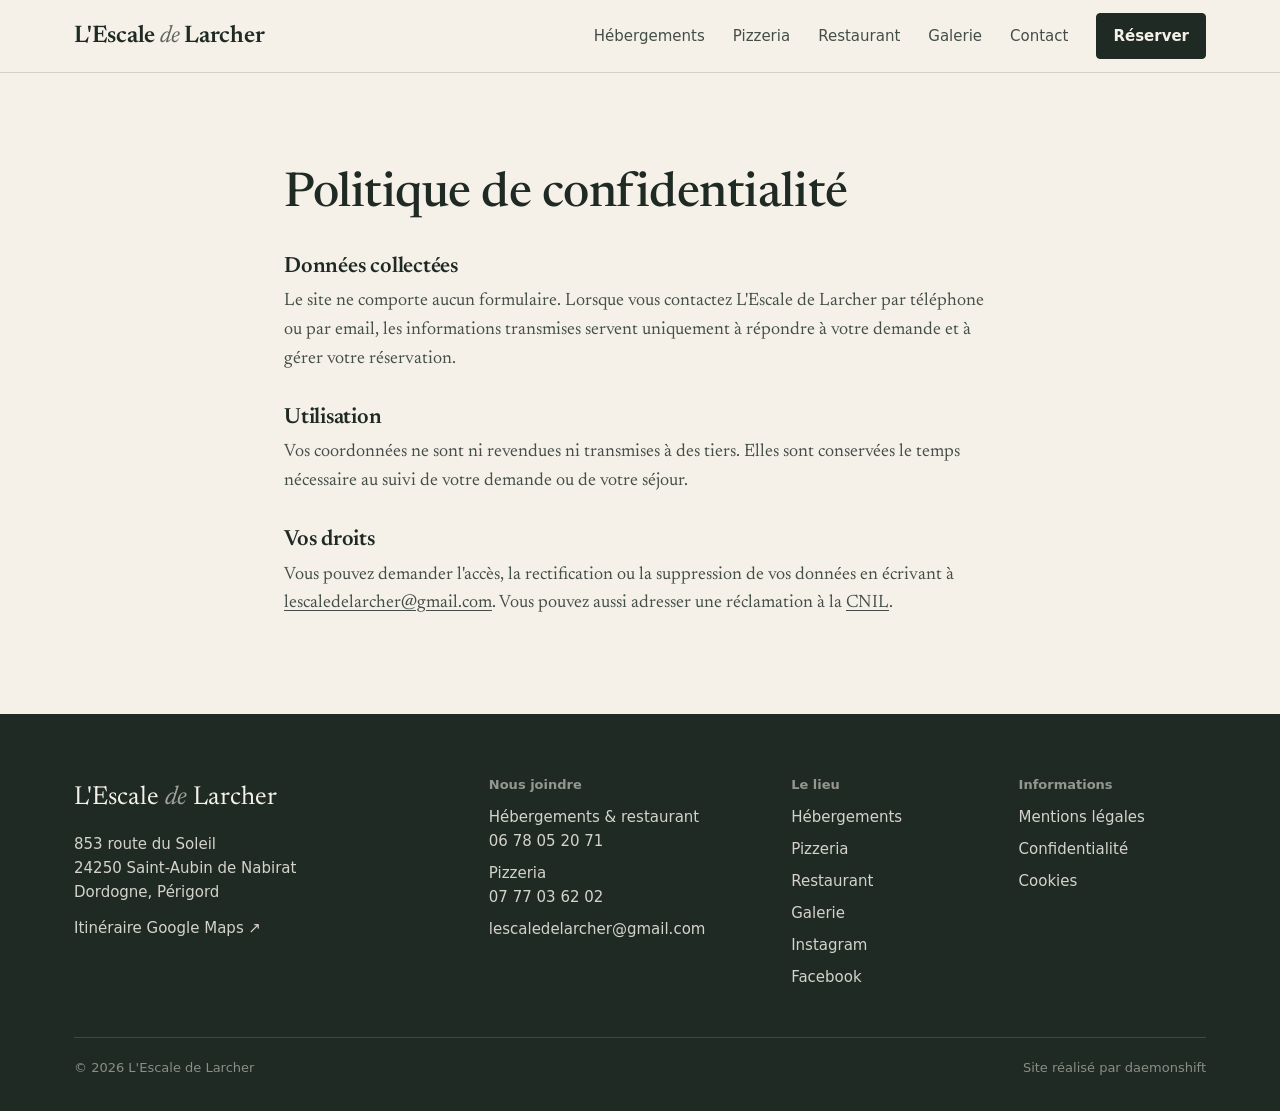
==== commit c4f2ea7b: "V2 · Design : refonte sobre, moins « template IA » - Feuille unique site.css (remplace styles/respon" ====
--- a/confidentialite.html
+++ b/confidentialite.html
@@ -5,46 +5,98 @@
   <meta name="viewport" content="width=device-width, initial-scale=1">
   <title>Confidentialité — L'Escale de Larcher</title>
   <meta name="description" content="Politique de confidentialité du site L'Escale de Larcher.">
-  <meta name="theme-color" content="#1a2420">
+  <link rel="canonical" href="https://lescaledelarcher.fr/confidentialite.html">
+  <meta name="theme-color" content="#1f2a24">
+  <meta property="og:title" content="Confidentialité — L'Escale de Larcher">
+  <meta property="og:description" content="Politique de confidentialité du site L'Escale de Larcher.">
+  <meta property="og:type" content="website">
+  <meta property="og:locale" content="fr_FR">
+  <meta property="og:url" content="https://lescaledelarcher.fr/confidentialite.html">
+  <meta property="og:image" content="https://lescaledelarcher.fr/photos/web/banner.jpg">
   <link rel="preconnect" href="https://fonts.googleapis.com">
   <link rel="preconnect" href="https://fonts.gstatic.com" crossorigin>
-  <link rel="stylesheet" href="styles.css">
-  <link rel="stylesheet" href="responsive.css">
-  <link rel="stylesheet" href="pages.css">
+  <link rel="stylesheet" href="https://fonts.googleapis.com/css2?family=Newsreader:ital,opsz,wght@0,6..72,400;0,6..72,500;0,6..72,600;1,6..72,400&display=swap">
+  <link rel="stylesheet" href="site.css">
 </head>
 <body>
-  <header class="vb-nav pg-nav">
-    <a href="index.html" class="vb-mark" aria-label="L'Escale de Larcher — accueil">
-      <span class="vb-mark-l">L'ESCALE</span>
-      <span class="vb-mark-c"><span class="serif-italic">de</span></span>
-      <span class="vb-mark-r">LARCHER</span>
-    </a>
-    <nav class="vb-links" aria-label="Navigation principale">
-      <a href="index.html">Accueil</a>
+  <a class="skip" href="#main">Aller au contenu</a>
+  <header class="site-header">
+    <div class="wrap">
+      <a class="logo" href="index.html">L'Escale <em>de</em> Larcher</a>
+      <button class="nav-toggle" type="button" aria-expanded="false" aria-controls="site-nav">
+        <span class="nav-toggle-bars" aria-hidden="true"><span></span></span> Menu
+      </button>
+      <nav class="nav" id="site-nav" aria-label="Navigation principale">
+      <a href="index.html#hebergements">Hébergements</a>
       <a href="pizzeria.html">Pizzeria</a>
       <a href="restaurant.html">Restaurant</a>
-      <a href="index.html#vb-contact">Contact</a>
-    </nav>
+      <a href="gallery.html">Galerie</a>
+      <a href="index.html#contact">Contact</a>
+        <a class="btn" href="index.html#contact">Réserver</a>
+      </nav>
+    </div>
   </header>
 
-  <main class="vb-section" style="max-width:960px;margin:0 auto">
-    <span class="numtag">Données personnelles</span>
-    <h1 class="vb-h2-sm" style="margin:18px 0 32px">Politique de <span class="serif-italic">confidentialité.</span></h1>
+  <main id="main">
+    <section class="section">
+      <div class="wrap legal">
+        <h1>Politique de confidentialité</h1>
 
-    <div style="display:grid;gap:28px">
-      <section>
-        <h2 class="pg-menu-cat">Données collectées</h2>
-        <p class="vb-body-sm">Le site ne collecte pas directement de données personnelles via formulaire. Lorsque vous contactez L'Escale de Larcher par téléphone ou par email, les informations transmises servent uniquement à répondre à votre demande.</p>
-      </section>
-      <section>
-        <h2 class="pg-menu-cat">Utilisation</h2>
-        <p class="vb-body-sm">Vos coordonnées ne sont pas revendues ni transmises à des tiers. Elles peuvent être conservées le temps nécessaire au suivi de votre demande ou de votre réservation.</p>
-      </section>
-      <section>
-        <h2 class="pg-menu-cat">Vos droits</h2>
-        <p class="vb-body-sm">Vous pouvez demander l'accès, la rectification ou la suppression de vos données en écrivant à <a href="mailto:lescaledelarcher@gmail.com">lescaledelarcher@gmail.com</a>.</p>
-      </section>
+        <h2>Données collectées</h2>
+        <p>Le site ne comporte aucun formulaire. Lorsque vous contactez L'Escale de Larcher par téléphone ou par email, les informations transmises servent uniquement à répondre à votre demande et à gérer votre réservation.</p>
+        <h2>Utilisation</h2>
+        <p>Vos coordonnées ne sont ni revendues ni transmises à des tiers. Elles sont conservées le temps nécessaire au suivi de votre demande ou de votre séjour.</p>
+        <h2>Vos droits</h2>
+        <p>Vous pouvez demander l'accès, la rectification ou la suppression de vos données en écrivant à <a href="mailto:lescaledelarcher@gmail.com">lescaledelarcher@gmail.com</a>. Vous pouvez aussi adresser une réclamation à la <a href="https://www.cnil.fr" target="_blank" rel="noopener">CNIL</a>.</p>
+      </div>
+    </section>
+  </main>
+
+  <footer class="site-footer">
+    <div class="wrap">
+      <div class="footer-grid">
+        <div>
+          <p class="footer-logo">L'Escale <em>de</em> Larcher</p>
+          <p>853 route du Soleil<br>24250 Saint-Aubin de Nabirat<br>Dordogne, Périgord</p>
+          <p style="margin-top:12px"><a href="https://www.google.com/maps/search/?api=1&query=853%20route%20du%20Soleil%2C%2024250%20Saint-Aubin%20de%20Nabirat%2C%20France" target="_blank" rel="noopener">Itinéraire Google Maps ↗</a></p>
+        </div>
+        <div>
+          <h2>Nous joindre</h2>
+          <ul>
+            <li>Hébergements &amp; restaurant<br><a href="tel:+33678052071">06 78 05 20 71</a></li>
+            <li>Pizzeria<br><a href="tel:+33777036202">07 77 03 62 02</a></li>
+            <li><a href="mailto:lescaledelarcher@gmail.com">lescaledelarcher@gmail.com</a></li>
+          </ul>
+        </div>
+        <div>
+          <h2>Le lieu</h2>
+          <ul>
+            <li><a href="index.html#hebergements">Hébergements</a></li>
+            <li><a href="pizzeria.html">Pizzeria</a></li>
+            <li><a href="restaurant.html">Restaurant</a></li>
+            <li><a href="gallery.html">Galerie</a></li>
+            <li><a href="https://www.instagram.com/lescale.de.larcher" target="_blank" rel="noopener">Instagram</a></li>
+            <li><a href="https://www.facebook.com/share/1ChnmPaHry/" target="_blank" rel="noopener">Facebook</a></li>
+          </ul>
+        </div>
+        <div>
+          <h2>Informations</h2>
+          <ul>
+            <li><a href="mentions-legales.html">Mentions légales</a></li>
+            <li><a href="confidentialite.html">Confidentialité</a></li>
+            <li><a href="cookies.html">Cookies</a></li>
+          </ul>
+        </div>
+      </div>
+      <div class="footer-bottom">
+        <span>© 2026 L'Escale de Larcher</span>
+        <span>Site réalisé par daemonshift</span>
+      </div>
     </div>
-  </main>
+  </footer>
+
+  <script src="site.js" defer></script>
+  <script defer src="/_vercel/insights/script.js"></script>
+  <script defer src="/_vercel/speed-insights/script.js"></script>
 </body>
 </html>
--- a/site.css
+++ b/site.css
@@ -0,0 +1,415 @@
+/* ================================================================
+   L'Escale de Larcher — feuille de styles unique (V2)
+   Une seule typo (Newsreader) + la police système pour l'interface.
+   Pas d'animation décorative : seules les transitions d'état restent.
+   ================================================================ */
+
+:root {
+  --paper:     #f5f1e8;
+  --paper-2:   #ebe4d4;
+  --ink:       #1f2a24;
+  --ink-soft:  #434e47;
+  --mute:      #62655c;
+  --line:      rgba(31, 42, 36, 0.16);
+  --forest:    #2f4a37;
+  --forest-dk: #1d2d23;
+  --terra:     #a4531f;
+  --cream:     #f5f1e8;
+
+  --serif: 'Newsreader', Georgia, 'Times New Roman', serif;
+  --sans:  system-ui, -apple-system, 'Segoe UI', Roboto, 'Helvetica Neue', Arial, sans-serif;
+
+  --wrap: 1180px;
+  --gutter: 24px;
+  --radius: 4px;
+  --header-h: 72px;
+}
+
+/* ── Base ─────────────────────────────────────────────────────── */
+*, *::before, *::after { box-sizing: border-box; }
+html { -webkit-text-size-adjust: 100%; }
+@media (prefers-reduced-motion: no-preference) {
+  html { scroll-behavior: smooth; }
+}
+body {
+  margin: 0;
+  background: var(--paper);
+  color: var(--ink);
+  font-family: var(--serif);
+  font-size: 18px;
+  line-height: 1.6;
+  -webkit-font-smoothing: antialiased;
+  overflow-x: clip;
+}
+img { display: block; max-width: 100%; height: auto; }
+a { color: inherit; text-underline-offset: 3px; }
+a:hover { color: var(--forest); }
+:focus-visible { outline: 2px solid var(--terra); outline-offset: 3px; }
+[id] { scroll-margin-top: calc(var(--header-h) + 12px); }
+h1, h2, h3 { font-weight: 500; line-height: 1.12; margin: 0; letter-spacing: -0.01em; }
+p { margin: 0; }
+
+.wrap { max-width: var(--wrap); margin: 0 auto; padding: 0 var(--gutter); }
+.section { padding: 96px 0; }
+.section-alt { background: var(--paper-2); }
+.section-head { max-width: 680px; margin-bottom: 48px; }
+.section-head h2 { font-size: clamp(32px, 4vw, 46px); }
+.section-head p { margin-top: 14px; color: var(--ink-soft); font-size: 20px; }
+.muted { color: var(--mute); }
+.skip {
+  position: absolute; left: -9999px; top: 8px;
+  background: var(--ink); color: var(--paper); padding: 8px 14px; z-index: 100;
+}
+.skip:focus { left: 8px; }
+
+/* ── Boutons ──────────────────────────────────────────────────── */
+.btn {
+  display: inline-flex; align-items: center; justify-content: center; gap: 8px;
+  font-family: var(--sans); font-size: 15px; font-weight: 600;
+  padding: 12px 20px; border-radius: var(--radius);
+  text-decoration: none; border: 1px solid var(--ink);
+  background: var(--ink); color: var(--paper);
+  transition: background-color .15s, color .15s, border-color .15s;
+  cursor: pointer;
+}
+.btn:hover { background: var(--forest); border-color: var(--forest); color: var(--paper); }
+.btn-line { background: transparent; color: var(--ink); }
+.btn-line:hover { background: var(--ink); color: var(--paper); border-color: var(--ink); }
+.btn-light { background: var(--paper); color: var(--ink); border-color: var(--paper); }
+.btn-light:hover { background: #fff; color: var(--ink); border-color: #fff; }
+.btn-row { display: flex; flex-wrap: wrap; gap: 12px; }
+.link-arrow { font-family: var(--sans); font-size: 15px; font-weight: 600; }
+
+/* ── En-tête ──────────────────────────────────────────────────── */
+.site-header {
+  position: sticky; top: 0; z-index: 50;
+  background: var(--paper);
+  border-bottom: 1px solid var(--line);
+}
+.site-header .wrap {
+  display: flex; align-items: center; justify-content: space-between; gap: 24px;
+  min-height: var(--header-h);
+}
+.logo {
+  font-family: var(--serif); font-size: 24px; font-weight: 600;
+  text-decoration: none; white-space: nowrap; letter-spacing: -0.01em;
+}
+.logo em { font-weight: 400; color: var(--mute); }
+.nav { display: flex; align-items: center; gap: 28px; }
+.nav a {
+  font-family: var(--sans); font-size: 15px; text-decoration: none; color: var(--ink-soft);
+}
+.nav a:hover, .nav a[aria-current="page"] { color: var(--ink); }
+.nav a[aria-current="page"] { text-decoration: underline; text-decoration-thickness: 2px; text-underline-offset: 8px; }
+.nav .btn { color: var(--paper); padding: 10px 16px; }
+.nav-toggle {
+  display: none; align-items: center; gap: 8px;
+  font-family: var(--sans); font-size: 15px; font-weight: 600;
+  background: none; border: 1px solid var(--line); border-radius: var(--radius);
+  padding: 8px 12px; color: var(--ink); cursor: pointer;
+}
+.nav-toggle-bars { width: 18px; height: 12px; position: relative; }
+.nav-toggle-bars::before, .nav-toggle-bars::after, .nav-toggle-bars span {
+  content: ''; position: absolute; left: 0; right: 0; height: 2px; background: currentColor;
+}
+.nav-toggle-bars::before { top: 0; }
+.nav-toggle-bars span { top: 5px; }
+.nav-toggle-bars::after { bottom: 0; }
+
+@media (max-width: 900px) {
+  :root { --header-h: 64px; }
+  .nav-toggle { display: inline-flex; }
+  .nav {
+    display: none;
+    position: absolute; top: 100%; left: 0; right: 0;
+    flex-direction: column; align-items: stretch; gap: 0;
+    background: var(--paper); border-bottom: 1px solid var(--line);
+    padding: 8px var(--gutter) 20px;
+    box-shadow: 0 12px 24px rgba(31, 42, 36, 0.08);
+  }
+  .nav.is-open { display: flex; }
+  .nav a { font-size: 17px; padding: 14px 0; border-bottom: 1px solid var(--line); color: var(--ink); }
+  .nav a[aria-current="page"] { text-decoration: none; font-weight: 600; }
+  .nav .btn { margin-top: 16px; border-bottom: 0; padding: 14px 16px; }
+  .logo { font-size: 20px; }
+}
+
+/* ── Héros accueil ────────────────────────────────────────────── */
+.hero {
+  position: relative; color: var(--cream);
+  min-height: min(86vh, 760px);
+  display: flex; align-items: flex-end;
+  background: var(--forest-dk);
+}
+.hero-img { position: absolute; inset: 0; width: 100%; height: 100%; object-fit: cover; }
+.hero::after {
+  content: ''; position: absolute; inset: 0;
+  background: linear-gradient(to bottom, rgba(20, 30, 24, 0.15) 30%, rgba(20, 30, 24, 0.82) 100%);
+}
+.hero .wrap { position: relative; z-index: 1; padding-top: 120px; padding-bottom: 64px; width: 100%; }
+.hero h1 { font-size: clamp(40px, 6vw, 72px); max-width: 16ch; }
+.hero-lede { margin-top: 20px; font-size: 21px; max-width: 34em; color: rgba(245, 241, 232, 0.92); }
+.hero .btn-row { margin-top: 32px; }
+.hero .btn-line { color: var(--cream); border-color: rgba(245, 241, 232, 0.7); }
+.hero .btn-line:hover { background: var(--cream); color: var(--ink); border-color: var(--cream); }
+
+/* ── Bandeau d'infos pratiques ────────────────────────────────── */
+.facts { background: var(--forest); color: var(--cream); }
+.facts ul {
+  list-style: none; margin: 0 auto; padding: 28px var(--gutter);
+  max-width: var(--wrap);
+  display: grid; grid-template-columns: repeat(5, 1fr); gap: 20px 32px;
+}
+.facts li { display: flex; flex-direction: column; gap: 2px; }
+.facts b { font-family: var(--sans); font-size: 13px; font-weight: 600; color: rgba(245, 241, 232, 0.72); }
+.facts span { font-size: 17px; line-height: 1.35; }
+@media (max-width: 1000px) { .facts ul { grid-template-columns: repeat(2, 1fr); } }
+
+/* ── Cartes hébergements ──────────────────────────────────────── */
+.stays { display: grid; grid-template-columns: repeat(3, 1fr); gap: 32px; }
+.stay { display: flex; flex-direction: column; }
+.stay-img { aspect-ratio: 4 / 3; overflow: hidden; border-radius: var(--radius); background: var(--paper-2); }
+.stay-img img { width: 100%; height: 100%; object-fit: cover; }
+.stay h3 { font-size: 28px; margin-top: 20px; }
+.stay-meta { font-family: var(--sans); font-size: 14px; color: var(--mute); margin-top: 6px; }
+.stay p { margin-top: 12px; color: var(--ink-soft); }
+.stay-list {
+  list-style: none; padding: 0; margin: 16px 0 0;
+  font-family: var(--sans); font-size: 14px; color: var(--ink-soft);
+  display: flex; flex-wrap: wrap; gap: 4px 0;
+}
+.stay-list li:not(:last-child)::after { content: '·'; margin: 0 8px; color: var(--mute); }
+.stay .btn-row { margin-top: auto; padding-top: 24px; }
+@media (max-width: 1000px) { .stays { grid-template-columns: 1fr; gap: 56px; max-width: 640px; } }
+
+/* ── Le domaine ───────────────────────────────────────────────── */
+.domain { display: grid; grid-template-columns: 5fr 7fr; gap: 64px; align-items: start; }
+.features { margin: 0; display: grid; gap: 22px; }
+.features div { border-top: 1px solid var(--line); padding-top: 14px; }
+.features dt { font-weight: 600; font-size: 19px; }
+.features dd { margin: 4px 0 0; color: var(--ink-soft); }
+.animals { display: grid; grid-template-columns: repeat(2, 1fr); gap: 16px; }
+.animals figure { margin: 0; cursor: zoom-in; }
+.animals img { aspect-ratio: 4 / 5; width: 100%; object-fit: cover; border-radius: var(--radius); }
+.animals figcaption, .photo-caption {
+  font-family: var(--sans); font-size: 14px; color: var(--mute); margin-top: 8px;
+}
+.wide-photo { margin: 64px 0 0; }
+.wide-photo img { width: 100%; max-height: 560px; object-fit: cover; border-radius: var(--radius); }
+@media (max-width: 1000px) { .domain { grid-template-columns: 1fr; gap: 40px; } }
+
+/* ── À table (accueil) ────────────────────────────────────────── */
+.tables { display: grid; grid-template-columns: repeat(2, 1fr); gap: 32px; }
+.table-card {
+  display: grid; grid-template-rows: auto 1fr;
+  background: var(--paper); border: 1px solid var(--line); border-radius: var(--radius);
+  overflow: hidden; text-decoration: none;
+}
+.table-card:hover { border-color: var(--ink); color: inherit; }
+.table-card img { aspect-ratio: 3 / 2; width: 100%; object-fit: cover; }
+.table-card-body { padding: 24px 28px 28px; display: flex; flex-direction: column; gap: 10px; }
+.table-card h3 { font-size: 30px; }
+.table-card .hours { font-family: var(--sans); font-size: 14px; font-weight: 600; color: var(--forest); }
+.table-card p { color: var(--ink-soft); }
+.table-card .link-arrow { margin-top: auto; padding-top: 8px; }
+@media (max-width: 800px) { .tables { grid-template-columns: 1fr; } }
+
+/* ── Histoire ─────────────────────────────────────────────────── */
+.story { display: grid; grid-template-columns: 6fr 5fr; gap: 64px; align-items: center; }
+.story-text { display: grid; gap: 18px; font-size: 20px; }
+.story-text h2 { font-size: clamp(32px, 4vw, 46px); margin-bottom: 6px; }
+.story-sign { font-style: italic; color: var(--mute); }
+.story-photos { display: grid; grid-template-columns: 3fr 2fr; gap: 16px; align-items: end; }
+.story-photos figure { margin: 0; cursor: zoom-in; }
+.story-photos img { width: 100%; object-fit: cover; border-radius: var(--radius); }
+.story-photos figure:first-child img { aspect-ratio: 3 / 4; }
+.story-photos figure:last-child img { aspect-ratio: 2 / 3; }
+@media (max-width: 1000px) { .story { grid-template-columns: 1fr; gap: 40px; } }
+
+/* ── Citation ─────────────────────────────────────────────────── */
+.quote { margin: 0 auto; max-width: 820px; text-align: center; }
+.quote p { font-size: clamp(26px, 3.2vw, 36px); line-height: 1.3; font-style: italic; }
+.quote footer { margin-top: 18px; font-family: var(--sans); font-size: 14px; color: var(--mute); }
+
+/* ── Avis ─────────────────────────────────────────────────────── */
+.rating { display: flex; align-items: baseline; gap: 12px; margin-top: 16px; font-family: var(--sans); color: var(--ink-soft); }
+.rating strong { font-family: var(--serif); font-size: 44px; font-weight: 500; color: var(--ink); }
+.reviews { display: grid; grid-template-columns: repeat(2, 1fr); gap: 24px; }
+.review {
+  margin: 0; padding: 28px; background: var(--paper);
+  border: 1px solid var(--line); border-radius: var(--radius);
+  display: flex; flex-direction: column; gap: 16px;
+}
+.review blockquote { margin: 0; font-size: 18px; color: var(--ink-soft); }
+.review figcaption { margin-top: auto; font-family: var(--sans); font-size: 14px; color: var(--mute); }
+.review figcaption b { color: var(--ink); font-weight: 600; }
+.reviews-more { margin-top: 32px; }
+@media (max-width: 800px) { .reviews { grid-template-columns: 1fr; } }
+
+/* ── Alentours ────────────────────────────────────────────────── */
+.around { list-style: none; margin: 0; padding: 0; display: grid; grid-template-columns: repeat(2, 1fr); gap: 0 48px; }
+.around li {
+  display: grid; grid-template-columns: 1fr auto; gap: 4px 16px;
+  padding: 18px 0; border-top: 1px solid var(--line);
+}
+.around h3 { font-size: 21px; font-weight: 600; }
+.around .dist { font-family: var(--sans); font-size: 14px; color: var(--mute); white-space: nowrap; }
+.around p { grid-column: 1 / -1; color: var(--ink-soft); font-size: 17px; }
+@media (max-width: 800px) { .around { grid-template-columns: 1fr; } }
+
+/* ── Contact ──────────────────────────────────────────────────── */
+.contact { background: var(--forest-dk); color: var(--cream); }
+.contact a:hover { color: #fff; }
+.contact-grid { display: grid; grid-template-columns: 6fr 6fr; gap: 64px; }
+.contact h2 { font-size: clamp(32px, 4vw, 46px); }
+.contact-list { margin: 32px 0 0; display: grid; gap: 20px; }
+.contact-list div { border-top: 1px solid rgba(245, 241, 232, 0.2); padding-top: 14px; }
+.contact-list dt { font-family: var(--sans); font-size: 13px; font-weight: 600; color: rgba(245, 241, 232, 0.65); }
+.contact-list dd { margin: 4px 0 0; font-size: 21px; }
+.contact-list dd a { text-decoration: none; display: block; }
+.contact .btn-row { margin-top: 32px; }
+.contact .btn-line { color: var(--cream); border-color: rgba(245, 241, 232, 0.5); }
+.contact .btn-line:hover { background: var(--cream); color: var(--ink); }
+@media (max-width: 900px) { .contact-grid { grid-template-columns: 1fr; gap: 40px; } }
+
+/* Carte Google Maps chargée au clic (pas de traceur tiers sans action) */
+.map {
+  aspect-ratio: 4 / 5; border-radius: var(--radius); overflow: hidden;
+  background: #2a3a30; display: grid; place-items: center; text-align: center;
+}
+.map iframe { width: 100%; height: 100%; border: 0; display: block; }
+.map-consent { padding: 32px; max-width: 360px; display: grid; gap: 16px; justify-items: center; }
+.map-consent p { font-family: var(--sans); font-size: 14px; color: rgba(245, 241, 232, 0.75); }
+@media (max-width: 900px) { .map { aspect-ratio: 4 / 3; } }
+
+/* ── Pages carte : pizzeria / restaurant ──────────────────────── */
+.page-hero { padding: 72px 0 64px; }
+.page-hero .wrap { display: grid; grid-template-columns: 6fr 5fr; gap: 56px; align-items: center; }
+.page-hero h1 { font-size: clamp(40px, 5.5vw, 64px); }
+.page-hero-lede { margin-top: 18px; font-size: 21px; color: var(--ink-soft); max-width: 32em; }
+.page-hero .btn-row { margin-top: 28px; }
+.page-hero-img img { width: 100%; aspect-ratio: 4 / 3; object-fit: cover; border-radius: var(--radius); }
+@media (max-width: 900px) {
+  .page-hero { padding: 40px 0 48px; }
+  .page-hero .wrap { grid-template-columns: 1fr; gap: 32px; }
+}
+
+.hours-box {
+  display: grid; grid-template-columns: repeat(3, 1fr); gap: 24px;
+  border-top: 1px solid var(--line); border-bottom: 1px solid var(--line);
+  padding: 24px 0; margin-top: 36px;
+}
+.hours-box b { display: block; font-family: var(--sans); font-size: 13px; font-weight: 600; color: var(--mute); }
+.hours-box span, .hours-box a { font-size: 19px; }
+@media (max-width: 640px) { .hours-box { grid-template-columns: 1fr; gap: 14px; } }
+
+.menu { display: grid; grid-template-columns: repeat(2, 1fr); gap: 16px 64px; }
+.menu-3 { grid-template-columns: repeat(3, 1fr); gap: 16px 48px; }
+.menu h3 {
+  font-size: 24px; font-style: italic; font-weight: 400; color: var(--forest);
+  margin: 0 0 8px; padding-bottom: 8px; border-bottom: 2px solid var(--ink);
+}
+.menu h3:not(:first-child) { margin-top: 40px; }
+.menu-note { font-family: var(--sans); font-size: 14px; color: var(--mute); margin: -2px 0 8px; }
+.item { padding: 12px 0; border-bottom: 1px solid var(--line); }
+.item-top { display: flex; align-items: baseline; gap: 10px; }
+.item-n { font-family: var(--sans); font-size: 13px; color: var(--mute); min-width: 1.6em; font-variant-numeric: tabular-nums; }
+.item-name { font-size: 20px; font-weight: 500; }
+.item-top::after { content: ''; flex: 1; order: 2; border-bottom: 1px dotted rgba(31, 42, 36, 0.35); transform: translateY(-5px); }
+.item-price { order: 3; font-size: 19px; font-variant-numeric: tabular-nums; white-space: nowrap; }
+.item-desc { font-size: 16px; color: var(--ink-soft); margin-top: 2px; }
+.veg { font-family: var(--sans); font-size: 12px; font-weight: 600; color: var(--forest); border: 1px solid currentColor; border-radius: 3px; padding: 0 5px; margin-left: 6px; vertical-align: 2px; }
+.menu-foot { margin-top: 40px; font-family: var(--sans); font-size: 15px; color: var(--ink-soft); }
+@media (max-width: 1000px) { .menu-3 { grid-template-columns: repeat(2, 1fr); } }
+@media (max-width: 700px) { .menu, .menu-3 { grid-template-columns: 1fr; } }
+
+.photo-strip { display: grid; grid-template-columns: repeat(4, 1fr); gap: 16px; }
+.photo-strip figure { margin: 0; cursor: zoom-in; }
+.photo-strip img { width: 100%; aspect-ratio: 1; object-fit: cover; border-radius: var(--radius); }
+@media (max-width: 800px) { .photo-strip { grid-template-columns: repeat(2, 1fr); } }
+
+.reserve {
+  background: var(--forest); color: var(--cream); border-radius: var(--radius);
+  padding: 40px; display: flex; flex-wrap: wrap; align-items: center; justify-content: space-between; gap: 24px;
+}
+.reserve h2 { font-size: clamp(28px, 3.4vw, 38px); }
+.reserve p { margin-top: 8px; color: rgba(245, 241, 232, 0.8); }
+.reserve a:not(.btn) { color: var(--cream); }
+
+/* ── Galerie ──────────────────────────────────────────────────── */
+.filters { display: flex; flex-wrap: wrap; gap: 8px; margin-bottom: 32px; }
+.chip {
+  font-family: var(--sans); font-size: 14px; font-weight: 600;
+  background: transparent; color: var(--ink); border: 1px solid var(--line);
+  border-radius: 999px; padding: 8px 16px; cursor: pointer;
+}
+.chip:hover { border-color: var(--ink); }
+.chip[aria-pressed="true"] { background: var(--ink); color: var(--paper); border-color: var(--ink); }
+.masonry { columns: 3; column-gap: 16px; }
+.masonry figure { break-inside: avoid; margin: 0 0 20px; cursor: zoom-in; }
+.masonry img { width: 100%; border-radius: var(--radius); }
+.masonry figure[hidden] { display: none; }
+@media (max-width: 1000px) { .masonry { columns: 2; } }
+@media (max-width: 560px) { .masonry { columns: 1; } }
+
+/* ── Pages légales ────────────────────────────────────────────── */
+.legal { max-width: 760px; }
+.legal h1 { font-size: clamp(34px, 4.5vw, 48px); margin-bottom: 32px; }
+.legal h2 { font-size: 22px; font-weight: 600; margin: 32px 0 8px; }
+.legal p { color: var(--ink-soft); }
+.todo { background: #fff3cd; padding: 0 4px; }
+
+/* ── Pied de page ─────────────────────────────────────────────── */
+.site-footer { background: var(--ink); color: rgba(245, 241, 232, 0.85); padding: 64px 0 32px; font-family: var(--sans); font-size: 15px; }
+.site-footer a { text-decoration: none; }
+.site-footer a:hover { color: #fff; text-decoration: underline; }
+.footer-grid { display: grid; grid-template-columns: 2fr 1.4fr 1fr 1fr; gap: 40px; }
+.footer-grid h2 { font-family: var(--sans); font-size: 13px; font-weight: 600; color: rgba(245, 241, 232, 0.55); margin-bottom: 12px; letter-spacing: 0; }
+.footer-grid ul { list-style: none; margin: 0; padding: 0; display: grid; gap: 8px; }
+.footer-logo { font-family: var(--serif); font-size: 26px; color: var(--cream); margin-bottom: 12px; }
+.footer-logo em { font-weight: 400; color: rgba(245, 241, 232, 0.6); }
+.footer-bottom {
+  margin-top: 48px; padding-top: 20px; border-top: 1px solid rgba(245, 241, 232, 0.15);
+  display: flex; flex-wrap: wrap; justify-content: space-between; gap: 8px; font-size: 13px; color: rgba(245, 241, 232, 0.5);
+}
+@media (max-width: 900px) { .footer-grid { grid-template-columns: 1fr 1fr; } }
+@media (max-width: 560px) { .footer-grid { grid-template-columns: 1fr; gap: 28px; } }
+
+/* ── Lightbox ─────────────────────────────────────────────────── */
+.lb {
+  position: fixed; inset: 0; z-index: 200;
+  background: rgba(14, 20, 16, 0.95);
+  display: none; align-items: center; justify-content: center;
+  padding: 64px 72px;
+}
+.lb.is-open { display: flex; }
+.lb figure { margin: 0; display: grid; gap: 12px; justify-items: center; }
+.lb img { max-width: 100%; max-height: calc(100vh - 160px); width: auto; object-fit: contain; }
+.lb figcaption { font-family: var(--sans); font-size: 14px; color: rgba(245, 241, 232, 0.75); text-align: center; }
+.lb button {
+  position: absolute; background: rgba(245, 241, 232, 0.08); color: var(--cream);
+  border: 1px solid rgba(245, 241, 232, 0.3); border-radius: 50%;
+  width: 48px; height: 48px; font-size: 22px; line-height: 1; cursor: pointer;
+  font-family: var(--sans);
+}
+.lb button:hover { background: rgba(245, 241, 232, 0.2); }
+.lb-close { top: 16px; right: 16px; }
+.lb-prev { left: 16px; top: 50%; transform: translateY(-50%); }
+.lb-next { right: 16px; top: 50%; transform: translateY(-50%); }
+body.no-scroll { overflow: hidden; }
+@media (max-width: 640px) {
+  .lb { padding: 64px 12px; }
+  .lb-prev, .lb-next { top: auto; bottom: 16px; transform: none; }
+}
+
+/* ── Mobile : rythme vertical ─────────────────────────────────── */
+@media (max-width: 640px) {
+  :root { --gutter: 20px; }
+  body { font-size: 17px; }
+  .section { padding: 64px 0; }
+  .section-head { margin-bottom: 32px; }
+  .hero .wrap { padding-bottom: 40px; }
+  .hero-lede { font-size: 19px; }
+  .btn-row .btn { flex: 1 1 auto; }
+  .reserve { padding: 28px 22px; }
+}
